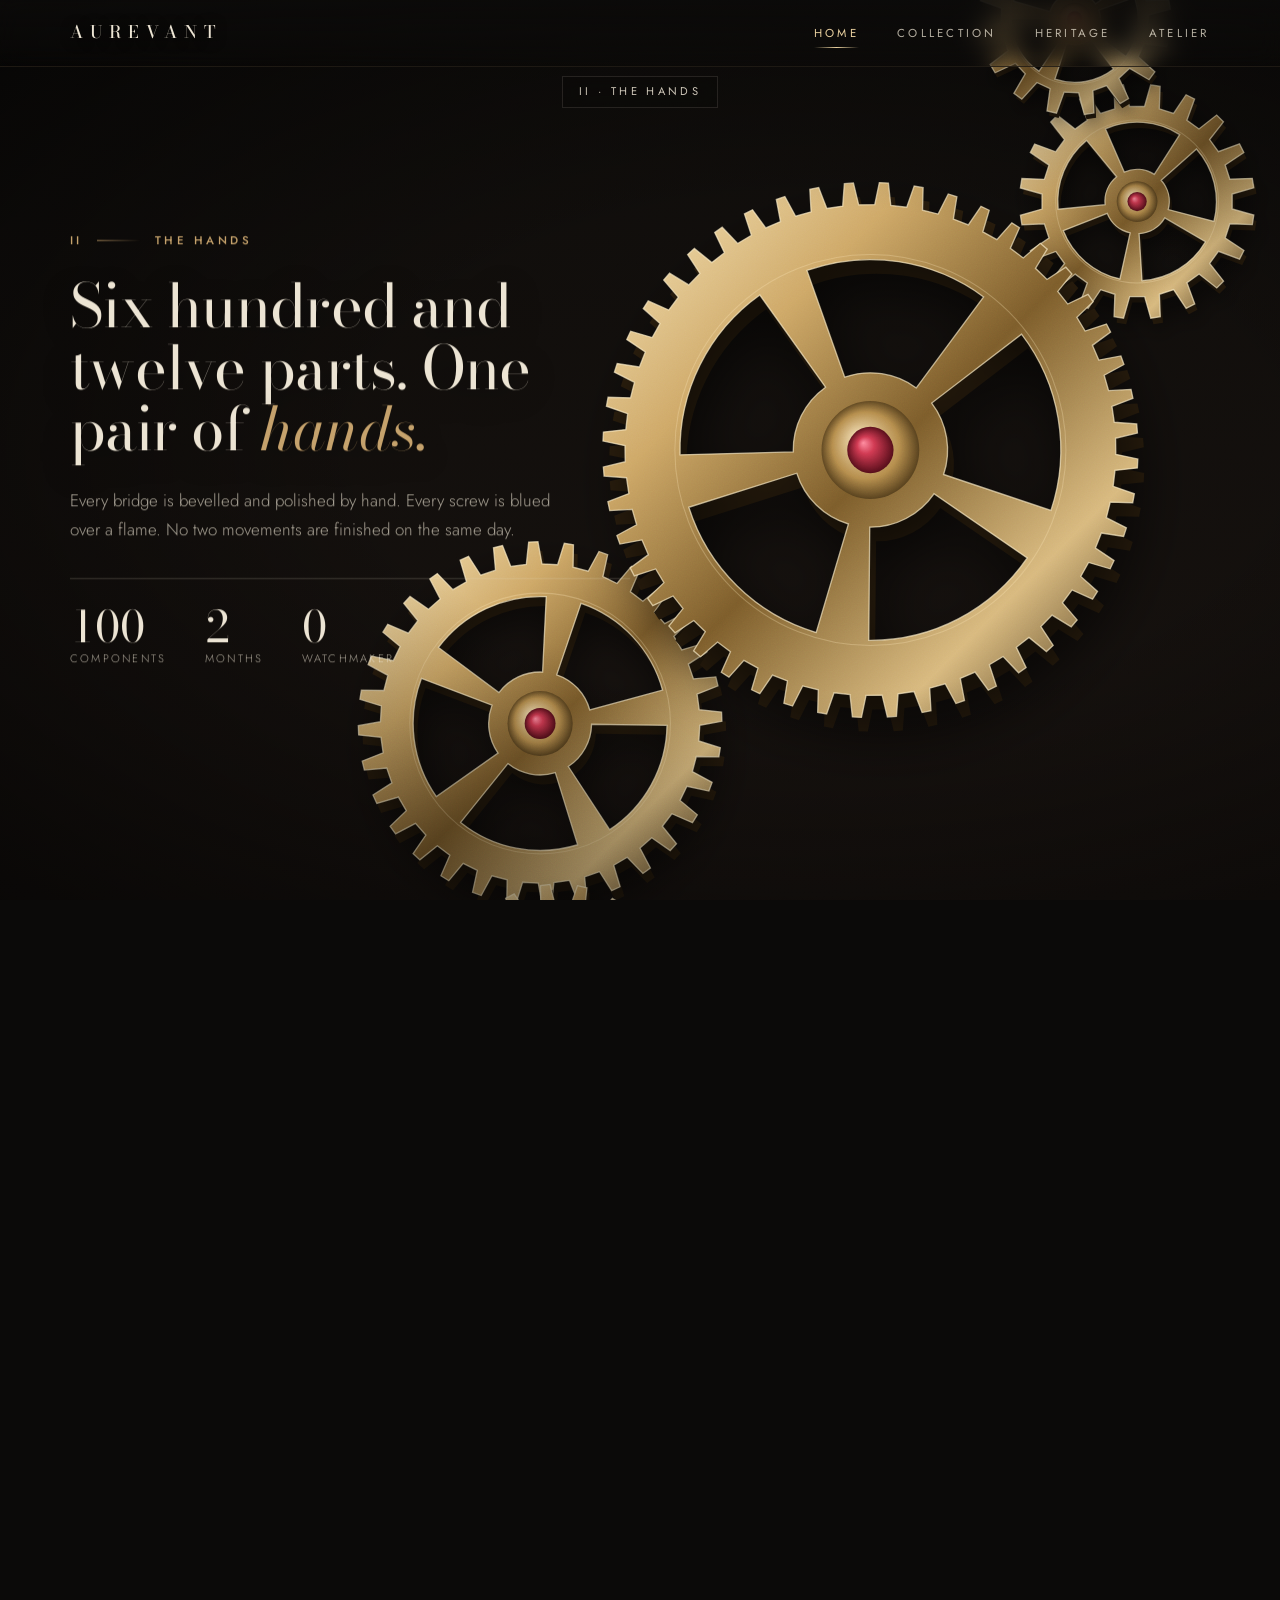
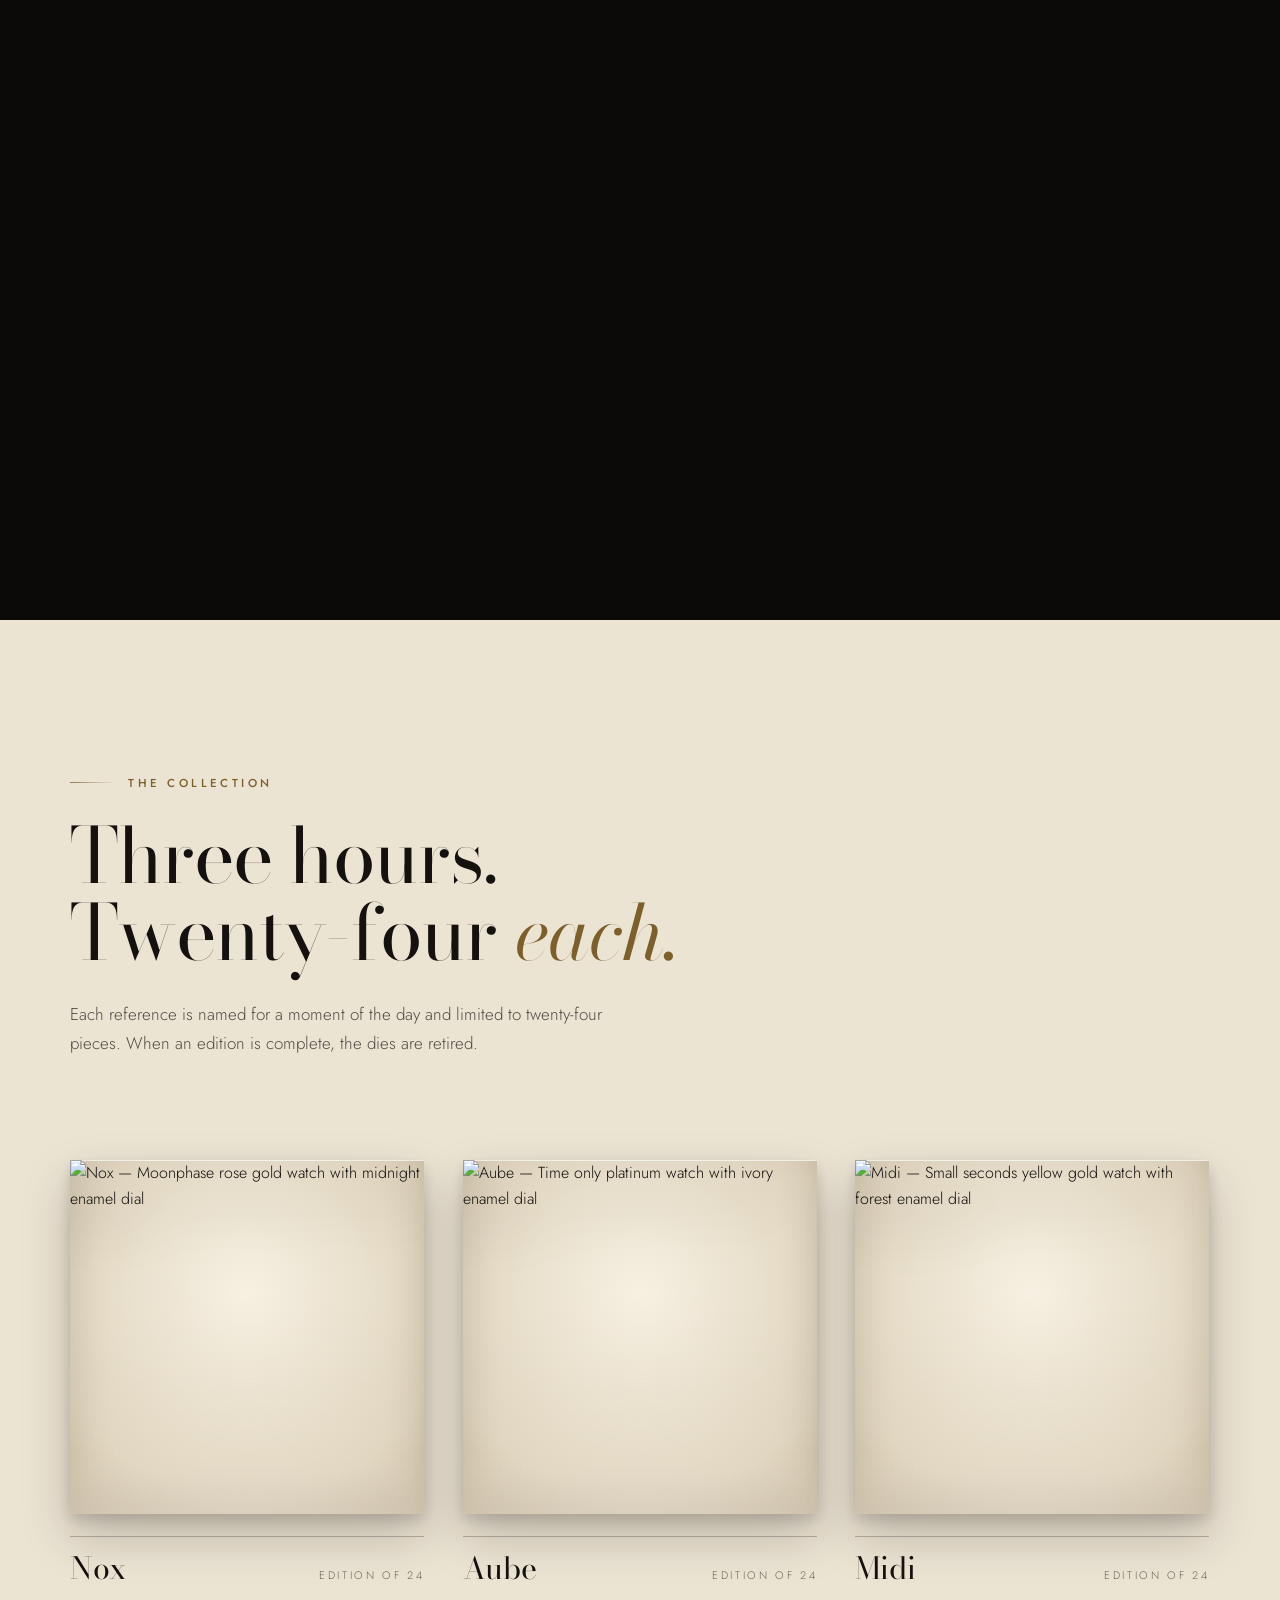
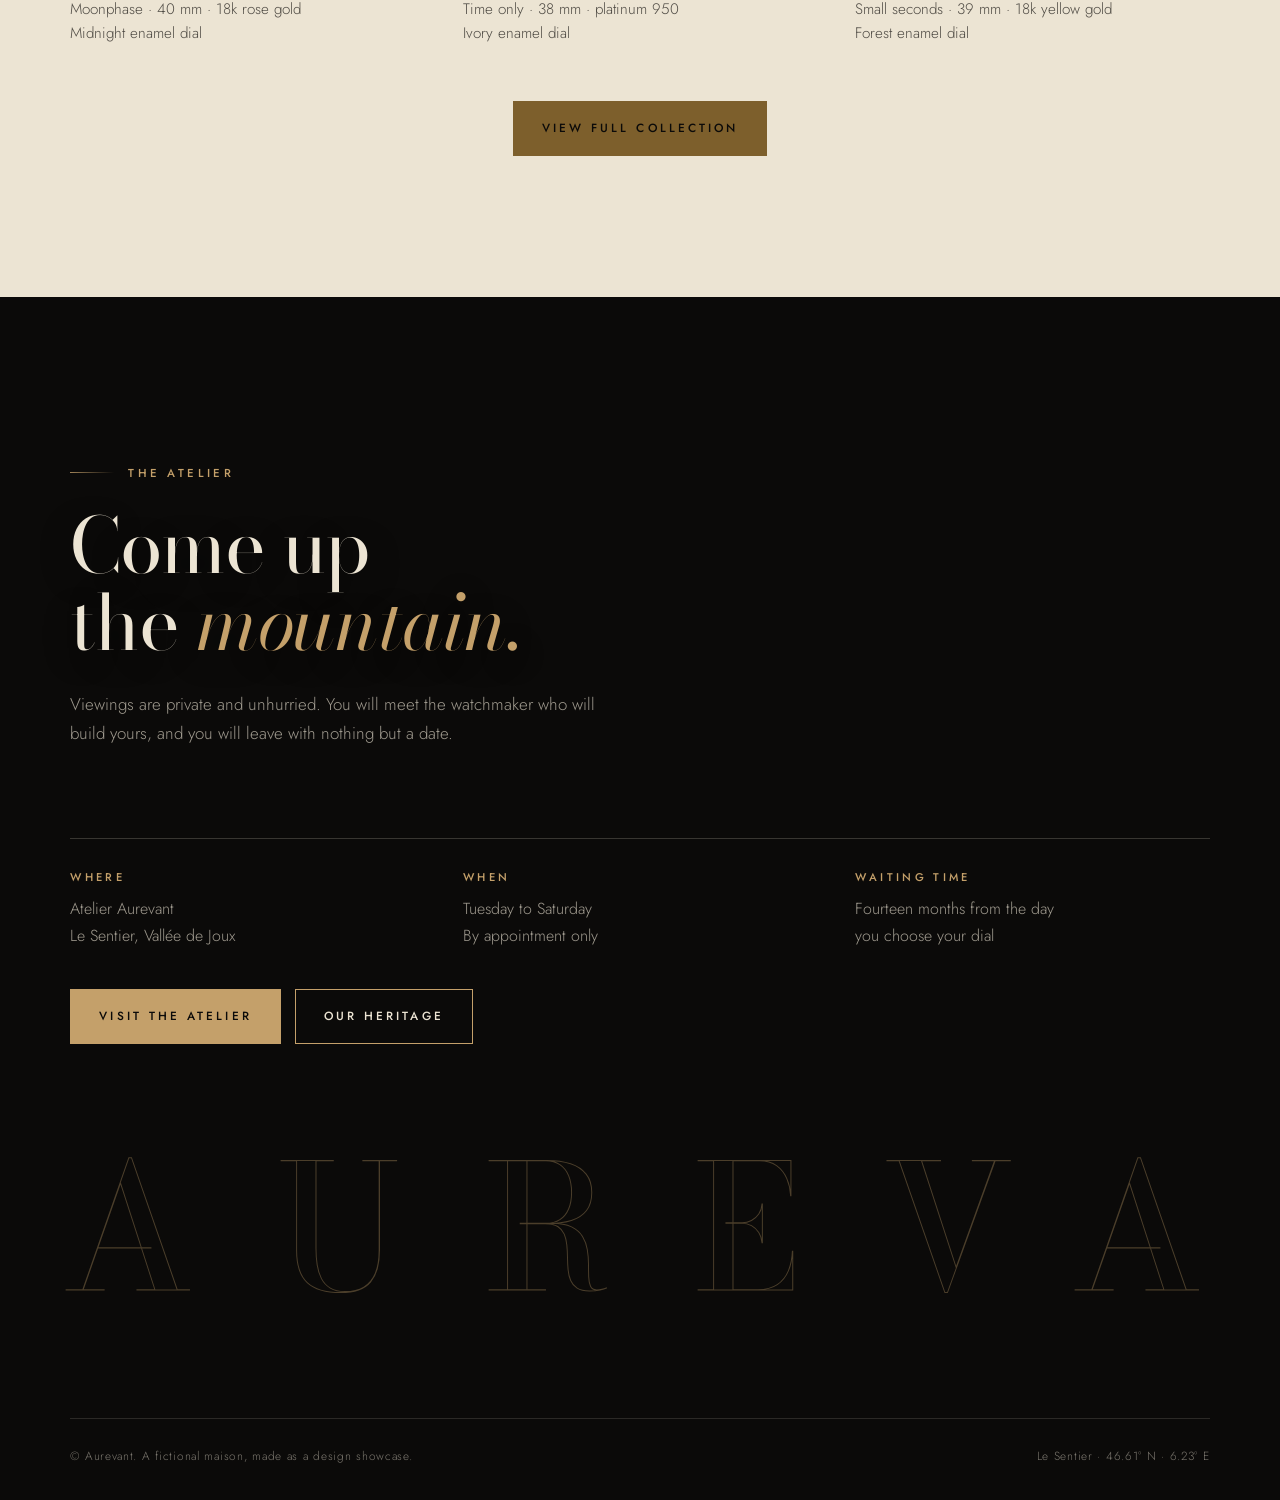
==== index.html @ ec577c17 "Initial Commit" ====
<!DOCTYPE html>
<html lang="en">
<head>
  <meta charset="utf-8">
  <meta name="viewport" content="width=device-width, initial-scale=1">
  <title>Aurevant — Haute Horlogerie Since 1887</title>
  <meta name="description" content="Aurevant. Swiss haute horlogerie from the Vallée de Joux. Each watch is made once, by one hand, for one name.">
  <link rel="preconnect" href="https://fonts.googleapis.com">
  <link rel="preconnect" href="https://fonts.gstatic.com" crossorigin>
  <link href="https://fonts.googleapis.com/css2?family=Bodoni+Moda:ital,opsz,wght@0,6..96,400;0,6..96,500;1,6..96,400;1,6..96,500&family=Jost:wght@300;400;500&display=swap" rel="stylesheet">
  <link rel="stylesheet" href="styles.css">
</head>
<body>
<div class="grain" aria-hidden="true"></div>
<div class="progress" id="prog" aria-hidden="true"></div>

<header class="nav" id="nav">
  <a class="mark" href="index.html">Aurevant</a>
  <nav class="nav-links" id="navLinks">
    <a class="nav-link active" href="index.html">Home</a>
    <a class="nav-link" href="collection.html">Collection</a>
    <a class="nav-link" href="heritage.html">Heritage</a>
    <a class="nav-link" href="atelier.html">Atelier</a>
  </nav>
  <button class="hamburger" id="hamburger" aria-label="Menu" aria-expanded="false">
    <span></span><span></span><span></span>
  </button>
</header>

<main>
<section class="story" id="story" aria-label="The story of one Aurevant watch">
  <div class="stage" id="stage">
    <canvas id="cv" aria-hidden="true"></canvas>
    <div class="vig"></div>
    <div class="scrim"></div>
    <div class="chap chap-stage" id="chap" aria-live="off">Prologue</div>

    <div class="panels">
      <article class="panel hero" data-a="0" data-b="0.15">
        <div class="eyebrow"><i></i>Maison d'horlogerie · Vallée de Joux · 1887</div>
        <h1><span class="line"><span>Some hours are</span></span><span class="line"><span>made <em>once.</em></span></span></h1>
        <p>Follow a single watch from a Swiss mountain to your wrist. Scroll slowly.</p>
      </article>

      <article class="panel" data-a="0.15" data-b="0.35">
        <div class="eyebrow">I<i></i>The valley</div>
        <h2>In the winter of 1887, a clockmaker stopped <em>counting.</em></h2>
        <p>Étienne Aurevant climbed above the snowline with one question: what if a watch were made to be inherited, not replaced? He wintered in a stone workshop. By the thaw, one movement lay on his bench.</p>
      </article>

      <article class="panel" data-a="0.35" data-b="0.57">
        <div class="eyebrow">II<i></i>The hands</div>
        <h2>Six hundred and twelve parts. One pair of <em>hands.</em></h2>
        <p>Every bridge is bevelled and polished by hand. Every screw is blued over a flame. No two movements are finished on the same day.</p>
        <div class="stats">
          <div><b data-n="612">612</b><span>Components</span></div>
          <div><b data-n="14">14</b><span>Months</span></div>
          <div><b data-n="1">1</b><span>Watchmaker</span></div>
        </div>
      </article>

      <article class="panel" data-a="0.57" data-b="0.775">
        <div class="eyebrow">III<i></i>The dial</div>
        <h2>A face that <em>remembers</em> the sky.</h2>
        <p>Grand feu enamel, fired five times. A moonphase that drifts by a single day only once in 122 years. The hands rest at ten past ten, so the dial seems to smile.</p>
      </article>

      <article class="panel" data-a="0.775" data-b="0.865">
        <div class="eyebrow">IV<i></i>The night</div>
        <h2>When the room goes dark, it <em>keeps</em> time.</h2>
        <p>Every index is lit by hand, one drop at a time. You will not need to look. You will know.</p>
      </article>

      <article class="panel" data-a="0.915" data-b="1">
        <div class="eyebrow">V<i></i>The promise</div>
        <h2>Wear it for a lifetime. Then <em>hand it on.</em></h2>
        <p>The atelier that made your watch services it for as long as it runs. We keep the ledger. Your name goes in it, and so does the next.</p>
        <div class="actions">
          <a class="btn solid" href="atelier.html">Arrange a private viewing</a>
          <a class="btn" href="#collection" data-go="collection">See the collection</a>
        </div>
      </article>
    </div>

    <div class="cue" id="cue">Scroll</div>
  </div>
</section>

<section class="collection" id="collection">
  <div class="eyebrow"><i></i>The collection</div>
  <h2 class="big">Three hours. Twenty-four <em>each.</em></h2>
  <p class="lede">Each reference is named for a moment of the day and limited to twenty-four pieces. When an edition is complete, the dies are retired.</p>
  <div class="cards">
    <article class="card watch-card-3d reveal reveal-up">
      <div class="face">
        <div class="watch-image">
          <img src="https://images.unsplash.com/photo-1587836374828-4dbafa94cf0e?w=600&h=600&fit=crop&crop=center" alt="Nox — Moonphase rose gold watch with midnight enamel dial" loading="lazy">
          <div class="watch-reflection" aria-hidden="true"></div>
          <div class="watch-glare" aria-hidden="true"></div>
        </div>
      </div>
      <div class="meta"><h3>Nox</h3><small>Edition of 24</small></div>
      <p class="spec">Moonphase · 40 mm · 18k rose gold<br>Midnight enamel dial</p>
    </article>
    <article class="card watch-card-3d reveal reveal-up" style="--reveal-delay: 0.15s">
      <div class="face">
        <div class="watch-image">
          <img src="https://images.unsplash.com/photo-1524592094714-0f0654e20314?w=600&h=600&fit=crop&crop=center" alt="Aube — Time only platinum watch with ivory enamel dial" loading="lazy">
          <div class="watch-reflection" aria-hidden="true"></div>
          <div class="watch-glare" aria-hidden="true"></div>
        </div>
      </div>
      <div class="meta"><h3>Aube</h3><small>Edition of 24</small></div>
      <p class="spec">Time only · 38 mm · platinum 950<br>Ivory enamel dial</p>
    </article>
    <article class="card watch-card-3d reveal reveal-up" style="--reveal-delay: 0.3s">
      <div class="face">
        <div class="watch-image">
          <img src="https://images.unsplash.com/photo-1522312346375-d1a52e2b99b3?w=600&h=600&fit=crop&crop=center" alt="Midi — Small seconds yellow gold watch with forest enamel dial" loading="lazy">
          <div class="watch-reflection" aria-hidden="true"></div>
          <div class="watch-glare" aria-hidden="true"></div>
        </div>
      </div>
      <div class="meta"><h3>Midi</h3><small>Edition of 24</small></div>
      <p class="spec">Small seconds · 39 mm · 18k yellow gold<br>Forest enamel dial</p>
    </article>
  </div>
  <div class="actions" style="justify-content:center; margin-top: 56px">
    <a class="btn solid" href="collection.html">View Full Collection</a>
  </div>
</section>

<section class="atelier" id="atelier">
  <div class="eyebrow"><i></i>The atelier</div>
  <h2 class="big">Come up the <em>mountain.</em></h2>
  <p class="lede">Viewings are private and unhurried. You will meet the watchmaker who will build yours, and you will leave with nothing but a date.</p>
  <div class="details">
    <div><h4>Where</h4><p>Atelier Aurevant<br>Le Sentier, Vallée de Joux</p></div>
    <div><h4>When</h4><p>Tuesday to Saturday<br>By appointment only</p></div>
    <div><h4>Waiting time</h4><p>Fourteen months from the day<br>you choose your dial</p></div>
  </div>
  <div class="actions" style="margin-top: 40px">
    <a class="btn solid" href="atelier.html">Visit the Atelier</a>
    <a class="btn" href="heritage.html">Our Heritage</a>
  </div>
  <div class="word" aria-hidden="true">Aurevant</div>
  <footer>
    <span>© Aurevant. A fictional maison, made as a design showcase.</span>
    <span>Le Sentier · 46.61° N · 6.23° E</span>
  </footer>
</section>
</main>

<script src="script.js"></script>
</body>
</html>
---- styles.css ----
/* Aurevant — Haute Horlogerie Stylesheet
   Multi-page luxury watch showcase with 3D depth, metallic reflections, and scroll choreography. */

:root{
  --ink:#0b0a09;
  --ink-2:#15110e;
  --bone:#ece4d3;
  --brass:#c4a06a;
  --brass-hi:#e8cf9d;
  --brass-lo:#7d5f2c;
  --ember:#c4553d;
  --fg:#ece4d3;
  --mute:rgba(236,228,211,.66);
  --scrim:rgba(8,7,6,.84);
  --display:"Bodoni Moda","Didot","Bodoni 72",Georgia,serif;
  --body:"Jost","Helvetica Neue",Arial,sans-serif;
  --g:clamp(20px,5.5vw,84px);
  color-scheme:dark;
}

*{box-sizing:border-box;margin:0;padding:0}
html{background:var(--ink);scroll-behavior:smooth}
body{
  background:var(--ink);
  color:var(--bone);
  font-family:var(--body);
  font-weight:300;
  line-height:1.6;
  -webkit-font-smoothing:antialiased;
  overflow-x:hidden;
}
::selection{background:var(--brass);color:var(--ink)}
a{color:inherit}
:focus-visible{outline:2px solid var(--brass);outline-offset:4px}
img{display:block;max-width:100%}

/* Film grain overlay */
.grain{
  position:fixed;inset:0;z-index:50;pointer-events:none;opacity:.08;mix-blend-mode:overlay;
  background-image:url("data:image/svg+xml;utf8,<svg xmlns='http://www.w3.org/2000/svg' width='180' height='180'><filter id='n'><feTurbulence type='fractalNoise' baseFrequency='.85' numOctaves='2' stitchTiles='stitch'/></filter><rect width='100%' height='100%' filter='url(%23n)'/></svg>");
}

/* Top scroll progress bar */
.progress{
  position:fixed;top:0;left:0;right:0;height:2px;z-index:60;
  background:linear-gradient(90deg,var(--brass-lo),var(--brass-hi),var(--brass));
  transform-origin:0 50%;transform:scaleX(0);
}

/* Navigation */
.nav{
  position:fixed;inset:0 0 auto 0;z-index:45;
  display:flex;align-items:center;justify-content:space-between;gap:24px;
  padding:18px var(--g);
  color:var(--bone);
  background:linear-gradient(to bottom,rgba(11,10,9,.82),rgba(11,10,9,.45) 70%,transparent);
  backdrop-filter:blur(12px);
  -webkit-backdrop-filter:blur(12px);
  border-bottom:1px solid rgba(196,160,106,.1);
  transition:background .4s,border-color .4s;
}
.mark{
  font-family:var(--display);font-size:1.08rem;letter-spacing:.42em;
  text-transform:uppercase;text-decoration:none;font-weight:500;
  color:var(--bone);text-shadow:0 2px 14px rgba(0,0,0,.6);
  position:relative;z-index:48;
}
.nav-links{display:flex;align-items:center;gap:clamp(18px,3vw,42px)}
.nav-link{
  font-size:.72rem;letter-spacing:.28em;text-transform:uppercase;text-decoration:none;
  font-weight:400;color:rgba(236,228,211,.74);padding:6px 0;position:relative;
  transition:color .3s;
}
.nav-link::after{
  content:"";position:absolute;left:0;right:0;bottom:0;height:1px;
  background:linear-gradient(90deg,transparent,var(--brass-hi),transparent);
  transform:scaleX(0);transform-origin:center;transition:transform .4s cubic-bezier(.2,.8,.2,1);
}
.nav-link:hover,.nav-link.active{color:var(--brass-hi)}
.nav-link:hover::after,.nav-link.active::after{transform:scaleX(1)}

/* Mobile hamburger */
.hamburger{
  display:none;flex-direction:column;justify-content:center;gap:6px;
  width:38px;height:38px;background:transparent;border:none;cursor:pointer;
  padding:4px;position:relative;z-index:48;
}
.hamburger span{
  display:block;width:100%;height:1px;background:var(--bone);
  transition:transform .35s cubic-bezier(.2,.8,.2,1),opacity .25s;
}
body.nav-open .hamburger span:nth-child(1){transform:translateY(7px) rotate(45deg)}
body.nav-open .hamburger span:nth-child(2){opacity:0}
body.nav-open .hamburger span:nth-child(3){transform:translateY(-7px) rotate(-45deg)}

/* Chapter label inside sticky stage */
.chap{
  font-size:.7rem;letter-spacing:.3em;text-transform:uppercase;font-weight:400;
  opacity:.85;text-align:center;transition:opacity .4s,color .5s;
}
.chap-stage{
  position:absolute;top:76px;left:50%;transform:translateX(-50%);
  z-index:10;pointer-events:none;color:var(--fg);
  padding:6px 16px;border:1px solid color-mix(in srgb,var(--fg) 14%,transparent);
  background:color-mix(in srgb,var(--ink) 40%,transparent);
  backdrop-filter:blur(8px);
}
.stage.light .chap-stage{background:rgba(236,228,211,.55)}

/* Story (scroll-scrubbed 3D canvas stage) */
.story{position:relative;height:780vh}
.stage{
  position:sticky;top:0;height:100vh;height:100svh;overflow:hidden;
  --fg:#ece4d3;--mute:rgba(236,228,211,.68);--brass:#c4a06a;--scrim:rgba(8,7,6,.84);
  color:var(--fg);transition:color .6s;
  box-shadow:inset 0 0 120px rgba(0,0,0,.65);
}
.stage.light{--fg:#14110e;--mute:rgba(20,17,14,.72);--brass:#7d5f2c;--scrim:rgba(236,227,209,.9)}
#cv{position:absolute;inset:0;width:100%;height:100%;display:block}
.vig{
  position:absolute;inset:0;pointer-events:none;
  background:radial-gradient(ellipse at 64% 50%,transparent 38%,rgba(0,0,0,.62) 100%);
  transition:opacity .6s;
}
.stage.light .vig{opacity:.18}
.scrim{
  position:absolute;inset:0;pointer-events:none;display:none;
  background:linear-gradient(to top,var(--scrim) 0%,var(--scrim) 38%,transparent 66%);
}

.panels{position:absolute;inset:0;display:grid;align-items:center;padding:0 var(--g);pointer-events:none}
.panel{grid-area:1/1;max-width:min(35rem,44vw);opacity:0;visibility:hidden;will-change:opacity,transform}
.eyebrow{
  display:flex;align-items:center;gap:14px;font-size:.72rem;font-weight:500;
  letter-spacing:.3em;text-transform:uppercase;color:var(--brass);margin-bottom:26px;
}
.eyebrow i{
  display:block;width:44px;height:1px;
  background:linear-gradient(90deg,var(--brass),transparent);opacity:.8;
}
h1,h2{
  font-family:var(--display);font-weight:400;line-height:1.02;letter-spacing:-.012em;
  text-wrap:balance;text-shadow:0 8px 32px rgba(0,0,0,.45);
}
h1{font-size:clamp(2.9rem,7.2vw,6.6rem)}
h2{font-size:clamp(2.1rem,4.7vw,4.3rem)}
h1 em,h2 em,.big em{font-style:italic;color:var(--brass);font-weight:400}
.panel p{margin-top:26px;font-size:1.06rem;line-height:1.72;color:var(--mute);max-width:30rem}
.stats{
  display:flex;gap:clamp(18px,3vw,44px);margin-top:34px;padding-top:26px;
  border-top:1px solid color-mix(in srgb,var(--fg) 22%,transparent);
}
.stats div{display:flex;flex-direction:column;gap:2px}
.stats b{
  font-family:var(--display);font-weight:400;font-size:clamp(2rem,3.4vw,3.1rem);
  line-height:1;font-variant-numeric:tabular-nums;color:var(--fg);
}
.stats span{font-size:.7rem;letter-spacing:.2em;text-transform:uppercase;color:var(--mute)}
.actions{display:flex;flex-wrap:wrap;gap:14px;margin-top:34px;pointer-events:auto}

/* Buttons with metallic sheen */
.btn{
  display:inline-block;font-family:var(--body);font-size:.74rem;font-weight:500;
  letter-spacing:.26em;text-transform:uppercase;text-decoration:none;
  padding:17px 28px;border:1px solid var(--brass);color:var(--fg);
  background:transparent;cursor:pointer;position:relative;overflow:hidden;
  transition:background .35s,color .35s,box-shadow .35s,transform .35s;
}
.btn::before{
  content:"";position:absolute;inset:0;
  background:linear-gradient(120deg,transparent 20%,rgba(255,244,214,.25) 50%,transparent 80%);
  transform:translateX(-120%);transition:transform .7s cubic-bezier(.2,.8,.2,1);
}
.btn:hover::before{transform:translateX(120%)}
.btn:hover{
  background:var(--brass);color:var(--ink);
  box-shadow:0 10px 30px rgba(196,160,106,.22);transform:translateY(-2px);
}
.btn.solid{background:var(--brass);color:var(--ink)}
.btn.solid:hover{background:transparent;color:var(--fg)}

/* Hero load-in */
.line{display:block;overflow:hidden;padding-bottom:.08em}
.line>span{display:block;animation:rise 1.5s cubic-bezier(.2,.8,.2,1) both}
.line:nth-child(2)>span{animation-delay:.18s}
@keyframes rise{from{transform:translateY(105%)}to{transform:none}}
.panel.hero .eyebrow,.panel.hero p{animation:fade 1.6s .5s ease both}
@keyframes fade{from{opacity:0}to{opacity:1}}

.cue{
  position:absolute;left:50%;bottom:26px;translate:-50% 0;
  display:flex;flex-direction:column;align-items:center;gap:10px;
  font-size:.62rem;letter-spacing:.34em;text-transform:uppercase;
  color:var(--mute);pointer-events:none;transition:opacity .4s;
}
.cue::after{
  content:"";width:1px;height:46px;
  background:linear-gradient(var(--brass),transparent);
  animation:drip 2.2s ease-in-out infinite;transform-origin:top;
}
@keyframes drip{0%{transform:scaleY(0)}60%{transform:scaleY(1)}100%{transform:scaleY(1);opacity:0}}

/* Collection section (home preview + cards) */
.collection{
  background:var(--bone);color:#14110e;
  padding:clamp(80px,12vw,170px) var(--g) clamp(80px,11vw,150px);
  position:relative;--fg:#14110e;--brass:#7d5f2c;
}
.collection .eyebrow{color:#7d5f2c}
.collection h2,.collection .big{text-shadow:none}
.big{
  font-family:var(--display);font-weight:400;
  font-size:clamp(2.4rem,6vw,5.4rem);line-height:1;letter-spacing:-.015em;
  max-width:15ch;text-wrap:balance;
}
.collection .big em{color:#7d5f2c}
.lede{margin-top:28px;max-width:34rem;color:rgba(20,17,14,.72);font-size:1.06rem;line-height:1.72}
.cards{
  display:grid;grid-template-columns:repeat(3,minmax(0,1fr));
  gap:clamp(22px,3vw,48px);margin-top:clamp(56px,8vw,110px);
  perspective:1400px;
}
.card{display:flex;flex-direction:column;gap:22px}

/* 3D Watch Cards & Photo Containers */
.watch-card-3d{
  transform-style:preserve-3d;
  transform:perspective(1100px) rotateX(var(--rx,0deg)) rotateY(var(--ry,0deg));
  transition:transform .28s cubic-bezier(.2,.8,.2,1),box-shadow .4s ease;
  will-change:transform;
}
.face{
  aspect-ratio:1;display:grid;place-items:center;
  background:radial-gradient(circle at 50% 38%,#f7f1e3,#dfd4bd 72%,#cbbba0);
  position:relative;overflow:hidden;
  box-shadow:
    inset 0 1px 0 rgba(255,255,255,.7),
    inset 0 -20px 40px rgba(30,20,10,.14),
    0 22px 45px rgba(20,14,8,.22),
    0 6px 14px rgba(20,14,8,.14);
  transition:box-shadow .45s cubic-bezier(.2,.8,.2,1);
}
.watch-card-3d:hover .face{
  box-shadow:
    inset 0 1px 0 rgba(255,255,255,.8),
    inset 0 -24px 44px rgba(30,20,10,.18),
    0 34px 70px rgba(20,14,8,.34),
    0 12px 24px rgba(20,14,8,.18);
}

.watch-image{
  position:relative;width:100%;height:100%;overflow:hidden;
  display:grid;place-items:center;
  transform-style:preserve-3d;
}
.watch-image img{
  width:100%;height:100%;object-fit:cover;
  filter:drop-shadow(0 24px 28px rgba(18,12,6,.42)) contrast(1.04);
  transition:transform .9s cubic-bezier(.2,.8,.2,1),filter .6s ease,opacity .6s ease;
}
.watch-card-3d:hover .watch-image img{
  transform:scale(1.06) translateZ(24px);
  filter:drop-shadow(0 32px 38px rgba(18,12,6,.52)) contrast(1.06);
}

/* Bottom glass reflection & surface sheen */
.watch-reflection{
  position:absolute;inset:auto 0 0 0;height:38%;pointer-events:none;
  background:linear-gradient(to top,rgba(255,248,235,.32),rgba(255,248,235,.06) 45%,transparent);
  mix-blend-mode:soft-light;
}
.watch-image::after{
  content:"";position:absolute;inset:0;pointer-events:none;
  background:radial-gradient(circle at 50% 100%,rgba(236,228,211,.22),transparent 62%);
  opacity:.75;
}

/* Cursor-reactive specular glare */
.watch-glare{
  position:absolute;inset:0;pointer-events:none;opacity:0;
  background:radial-gradient(circle at var(--gx,50%) var(--gy,30%),rgba(255,250,235,.38),rgba(255,250,235,.08) 32%,transparent 65%);
  mix-blend-mode:overlay;transition:opacity .35s ease;
}
.watch-card-3d:hover .watch-glare{opacity:1}

.meta{
  display:flex;justify-content:space-between;align-items:baseline;gap:12px;
  border-top:1px solid rgba(20,17,14,.25);padding-top:16px;
}
.meta h3{font-family:var(--display);font-weight:400;font-size:1.9rem;line-height:1}
.meta small{font-size:.68rem;letter-spacing:.24em;text-transform:uppercase;color:rgba(20,17,14,.6);font-variant-numeric:tabular-nums}
.spec{font-size:.95rem;color:rgba(20,17,14,.72);line-height:1.6;margin-top:-10px}

/* Atelier / closing dark section */
.atelier,.atelier-footer{
  background:var(--ink);padding:clamp(90px,13vw,190px) var(--g) 0;
  position:relative;overflow:hidden;
}
.atelier .big{max-width:12ch}
.atelier .lede{color:var(--mute)}
.details{
  display:grid;grid-template-columns:repeat(3,minmax(0,1fr));
  gap:clamp(20px,3vw,48px);margin-top:clamp(50px,7vw,90px);
  padding-top:30px;border-top:1px solid rgba(236,228,211,.2);
}
.details h4{font-size:.7rem;font-weight:500;letter-spacing:.3em;text-transform:uppercase;color:var(--brass);margin-bottom:10px}
.details p{font-size:1rem;color:var(--mute);line-height:1.65}
.mail{display:flex;flex-wrap:wrap;align-items:center;gap:16px;margin-top:40px}
.mail code{font-family:var(--display);font-style:italic;font-size:clamp(1.3rem,2.6vw,2rem);color:var(--bone)}
.toast{font-size:.72rem;letter-spacing:.2em;text-transform:uppercase;color:var(--brass);min-height:1.2em}
footer{
  margin-top:clamp(80px,11vw,150px);padding:28px 0 34px;
  border-top:1px solid rgba(236,228,211,.14);
  display:flex;flex-wrap:wrap;justify-content:space-between;gap:12px;
  font-size:.74rem;color:rgba(236,228,211,.5);letter-spacing:.06em;
}
.word{
  font-family:var(--display);font-weight:500;text-transform:uppercase;letter-spacing:.5em;
  font-size:clamp(2rem,13.5vw,15rem);line-height:.8;white-space:nowrap;
  color:transparent;-webkit-text-stroke:1px rgba(196,160,106,.35);
  margin:clamp(60px,9vw,120px) 0 -.12em -.04em;user-select:none;
}

/* =========================================================
   Multi-Page Hero & Shared Page Layouts
   ========================================================= */
.page-hero{
  position:relative;min-height:72svh;display:flex;align-items:flex-end;
  padding:clamp(130px,18vw,200px) var(--g) clamp(64px,9vw,110px);
  background:radial-gradient(circle at 72% 28%,#1c1611,var(--ink) 70%);
  overflow:hidden;border-bottom:1px solid rgba(196,160,106,.16);
}
.page-hero-bg{
  position:absolute;inset:-8%;background-size:cover;background-position:center;
  opacity:.42;filter:saturate(.85) contrast(1.06);will-change:transform;
}
.page-hero-overlay{
  position:absolute;inset:0;
  background:linear-gradient(to top,var(--ink) 6%,rgba(11,10,9,.62) 52%,rgba(11,10,9,.75) 100%);
}
.page-hero-content{position:relative;z-index:2;max-width:48rem}
.page-hero-content .lede{color:var(--mute)}

/* =========================================================
   Collection Page (collection.html)
   ========================================================= */
.collection-page{
  padding:clamp(70px,10vw,130px) var(--g);
  background:linear-gradient(180deg,var(--ink) 0%,#120f0c 50%,var(--ink) 100%);
  display:flex;flex-direction:column;gap:clamp(80px,12vw,160px);
}
.collection-feature{
  display:grid;grid-template-columns:1.05fr 1fr;
  gap:clamp(36px,6vw,90px);align-items:center;
}
.collection-feature.reverse .collection-feature-image{order:2}
.collection-feature.reverse .collection-feature-info{order:1}

.watch-image-lg{
  aspect-ratio:4/4.2;border:1px solid rgba(196,160,106,.24);
  background:radial-gradient(circle at 50% 38%,#241d16,#0d0b09 78%);
  box-shadow:
    0 35px 80px rgba(0,0,0,.65),
    0 12px 26px rgba(0,0,0,.45),
    inset 0 1px 0 rgba(232,207,157,.22);
}
.collection-feature-info .lede{color:var(--mute);margin-top:20px}
.spec-grid{
  display:grid;grid-template-columns:repeat(2,minmax(0,1fr));
  gap:18px 28px;margin-top:34px;padding:26px 0;
  border-top:1px solid rgba(236,228,211,.16);
  border-bottom:1px solid rgba(236,228,211,.16);
}
.spec-item{display:flex;flex-direction:column;gap:4px}
.spec-label{font-size:.66rem;letter-spacing:.26em;text-transform:uppercase;color:var(--brass)}
.spec-value{font-size:.98rem;color:var(--bone)}

/* =========================================================
   Heritage Page (heritage.html)
   ========================================================= */
.heritage-intro{
  padding:clamp(70px,10vw,130px) var(--g);
  text-align:center;background:var(--ink-2);
  border-bottom:1px solid rgba(196,160,106,.12);
}
.heritage-intro-content{max-width:46rem;margin:0 auto}
.heritage-quote{
  font-family:var(--display);font-style:italic;font-weight:400;
  font-size:clamp(1.6rem,3.2vw,2.7rem);line-height:1.35;color:var(--bone);
}
.heritage-intro cite{
  display:block;margin-top:22px;font-style:normal;font-size:.74rem;
  letter-spacing:.3em;text-transform:uppercase;color:var(--brass);
}

.heritage-timeline{
  position:relative;padding:clamp(80px,11vw,150px) var(--g);
  max-width:1280px;margin:0 auto;
  display:flex;flex-direction:column;gap:clamp(60px,9vw,120px);
}
.timeline-line{
  position:absolute;top:0;bottom:0;left:50%;width:1px;transform:translateX(-50%);
  background:linear-gradient(to bottom,transparent,rgba(196,160,106,.45) 10%,rgba(196,160,106,.45) 90%,transparent);
}
.timeline-item{
  display:grid;grid-template-columns:1fr 1fr;gap:clamp(30px,5vw,76px);
  align-items:center;position:relative;
}
.timeline-year{
  font-family:var(--display);font-size:clamp(2.8rem,6vw,5.2rem);font-weight:400;
  color:var(--brass);text-align:right;padding-right:24px;
  text-shadow:0 12px 30px rgba(0,0,0,.5);
}
.timeline-item:nth-child(odd) .timeline-year{order:2;text-align:left;padding-right:0;padding-left:24px}
.timeline-item:nth-child(odd) .timeline-content{order:1}
.timeline-content{
  background:linear-gradient(145deg,rgba(28,23,19,.9),rgba(14,12,10,.95));
  border:1px solid rgba(196,160,106,.2);padding:28px;
  box-shadow:0 26px 60px rgba(0,0,0,.5),inset 0 1px 0 rgba(255,236,198,.1);
}
.timeline-image{overflow:hidden;margin-bottom:22px;aspect-ratio:3/2}
.timeline-image img{width:100%;height:100%;object-fit:cover;transition:transform .8s ease}
.timeline-content:hover .timeline-image img{transform:scale(1.04)}
.timeline-content h3{font-family:var(--display);font-size:1.75rem;font-weight:400;margin-bottom:10px}
.timeline-content p{color:var(--mute);font-size:.98rem;line-height:1.7}

.heritage-values{
  background:var(--bone);color:#14110e;padding:clamp(70px,10vw,130px) var(--g);
}
.heritage-values-grid{
  display:grid;grid-template-columns:repeat(4,minmax(0,1fr));
  gap:clamp(24px,3.5vw,48px);
}
.heritage-value{border-top:1px solid rgba(20,17,14,.25);padding-top:22px}
.heritage-value-number{
  font-family:var(--display);font-size:clamp(2.6rem,4.5vw,4rem);
  line-height:1;color:#7d5f2c;margin-bottom:10px;
}
.heritage-value h4{font-size:.72rem;letter-spacing:.26em;text-transform:uppercase;margin-bottom:10px}
.heritage-value p{font-size:.95rem;color:rgba(20,17,14,.74);line-height:1.65}

/* =========================================================
   Atelier Page (atelier.html)
   ========================================================= */
.atelier-gallery{padding:clamp(80px,11vw,140px) var(--g);background:var(--ink)}
.atelier-gallery .lede{color:var(--mute)}
.gallery-grid{
  display:grid;grid-template-columns:repeat(2,minmax(0,1fr));
  gap:clamp(18px,2.8vw,34px);margin-top:clamp(44px,6vw,76px);
}
.gallery-item{
  position:relative;overflow:hidden;border:1px solid rgba(196,160,106,.2);
  background:#120f0c;aspect-ratio:4/3;
  box-shadow:0 24px 54px rgba(0,0,0,.55);
}
.gallery-item-wide{grid-column:1/-1;aspect-ratio:21/9}
.gallery-item img{
  width:100%;height:100%;object-fit:cover;
  transition:transform 1s cubic-bezier(.2,.8,.2,1),filter .6s;
}
.gallery-item:hover img{transform:scale(1.05)}
.gallery-caption{
  position:absolute;inset:auto 0 0 0;padding:28px 24px 20px;
  background:linear-gradient(to top,rgba(8,7,6,.9),transparent);
  font-size:.86rem;letter-spacing:.08em;color:var(--bone);
}

.atelier-visit{
  padding:clamp(80px,11vw,140px) var(--g);background:var(--ink-2);
  border-top:1px solid rgba(196,160,106,.14);
}
.visit-grid{display:grid;grid-template-columns:1fr 1fr;gap:clamp(40px,6vw,90px);align-items:start}
.visit-info .lede{color:var(--mute)}
.visit-details{
  display:grid;grid-template-columns:repeat(3,minmax(0,1fr));
  gap:24px;margin-top:40px;padding-top:28px;
  border-top:1px solid rgba(236,228,211,.18);
}
.visit-detail h4{font-size:.68rem;letter-spacing:.28em;text-transform:uppercase;color:var(--brass);margin-bottom:8px}
.visit-detail p{font-size:.95rem;color:var(--mute);line-height:1.65}

.visit-form-card{
  background:linear-gradient(155deg,rgba(28,22,17,.94),rgba(12,10,9,.98));
  border:1px solid rgba(196,160,106,.25);padding:clamp(28px,4vw,46px);
  box-shadow:0 32px 70px rgba(0,0,0,.55),inset 0 1px 0 rgba(255,238,200,.12);
}
.visit-form-card h3{font-family:var(--display);font-size:2rem;font-weight:400}
.form-subtitle{color:var(--mute);font-size:.92rem;margin-top:6px;margin-bottom:26px}
.visit-form{display:flex;flex-direction:column;gap:18px}
.form-group{display:flex;flex-direction:column;gap:7px}
.form-group label{font-size:.68rem;letter-spacing:.24em;text-transform:uppercase;color:var(--brass)}
.optional{color:var(--mute);text-transform:none;letter-spacing:.04em}
.form-group input,.form-group select,.form-group textarea{
  background:rgba(8,7,6,.7);border:1px solid rgba(236,228,211,.2);
  color:var(--bone);font-family:var(--body);font-size:.95rem;
  padding:13px 15px;transition:border-color .3s,box-shadow .3s;
}
.form-group input:focus,.form-group select:focus,.form-group textarea:focus{
  outline:none;border-color:var(--brass);box-shadow:0 0 0 3px rgba(196,160,106,.16);
}

.atelier-location{padding:clamp(50px,7vw,90px) var(--g);background:var(--ink)}
.location-card{
  display:grid;grid-template-columns:repeat(3,minmax(0,1fr));gap:24px;
  padding:34px;border:1px solid rgba(196,160,106,.22);
  background:linear-gradient(135deg,rgba(26,21,16,.7),rgba(12,10,9,.9));
}
.location-coords{display:flex;flex-direction:column;gap:6px}
.location-label{font-size:.68rem;letter-spacing:.28em;text-transform:uppercase;color:var(--brass)}
.location-value{font-family:var(--display);font-size:clamp(1.3rem,2.4vw,1.9rem);color:var(--bone)}
.atelier-footer{padding-top:clamp(30px,5vw,60px)}

/* =========================================================
   Scroll Reveal Animations & Metallic Shimmer
   ========================================================= */
.reveal{
  opacity:0;
  transition:opacity .85s cubic-bezier(.2,.8,.2,1),transform .85s cubic-bezier(.2,.8,.2,1);
  transition-delay:var(--reveal-delay,0s);
}
.reveal-up{transform:translateY(34px)}
.reveal-left{transform:translateX(-34px)}
.reveal-right{transform:translateX(34px)}
.reveal.revealed{opacity:1;transform:none}

.shimmer{
  background:linear-gradient(110deg,var(--brass-lo) 20%,var(--brass-hi) 48%,var(--brass-lo) 76%);
  background-size:200% auto;
  -webkit-background-clip:text;background-clip:text;color:transparent;
  animation:shimmer 6s linear infinite;
}
@keyframes shimmer{to{background-position:200% center}}

/* =========================================================
   Responsive Breakpoints
   ========================================================= */
@media (max-width:960px){
  .collection-feature{grid-template-columns:1fr}
  .collection-feature.reverse .collection-feature-image,
  .collection-feature.reverse .collection-feature-info{order:initial}
  .heritage-values-grid{grid-template-columns:repeat(2,minmax(0,1fr))}
  .visit-grid{grid-template-columns:1fr}
}

@media (max-width:760px){
  .nav{padding:15px var(--g)}
  .mark{font-size:.92rem;letter-spacing:.34em}
  .hamburger{display:flex}
  .nav-links{
    position:fixed;inset:0;background:rgba(11,10,9,.97);
    backdrop-filter:blur(18px);
    flex-direction:column;justify-content:center;gap:28px;
    opacity:0;pointer-events:none;transition:opacity .35s ease;z-index:47;
  }
  body.nav-open .nav-links{opacity:1;pointer-events:auto}
  .nav-link{font-size:1.15rem;letter-spacing:.34em}
  .chap-stage{top:68px;font-size:.62rem}
  .scrim{display:block}
  .panels{align-items:end;padding-bottom:8svh}
  .panel{max-width:none}
  h1{font-size:clamp(2.5rem,12.5vw,3.8rem)}
  h2{font-size:clamp(1.9rem,8.4vw,2.7rem)}
  .eyebrow{margin-bottom:16px}
  .panel p{margin-top:16px;font-size:.96rem;line-height:1.6}
  .stats{margin-top:20px;padding-top:16px}
  .cue{display:none}
  .cards,.details,.gallery-grid,.visit-details,.location-card,.heritage-values-grid{grid-template-columns:1fr}
  .gallery-item-wide{aspect-ratio:4/3}
  .timeline-line{left:14px}
  .timeline-item{grid-template-columns:1fr;padding-left:36px}
  .timeline-year{text-align:left;padding:0;font-size:2.4rem}
  .timeline-item:nth-child(odd) .timeline-year,
  .timeline-item:nth-child(odd) .timeline-content{order:initial;padding-left:0}
  .actions{margin-top:22px}
  .btn{padding:15px 20px}
}

@media (prefers-reduced-motion:reduce){
  html{scroll-behavior:auto}
  .line>span,.panel.hero .eyebrow,.panel.hero p,.cue::after,.shimmer{animation:none}
  .watch-card-3d,.watch-image img,.reveal,.btn::before{transition:none}
  .reveal{opacity:1;transform:none}
}
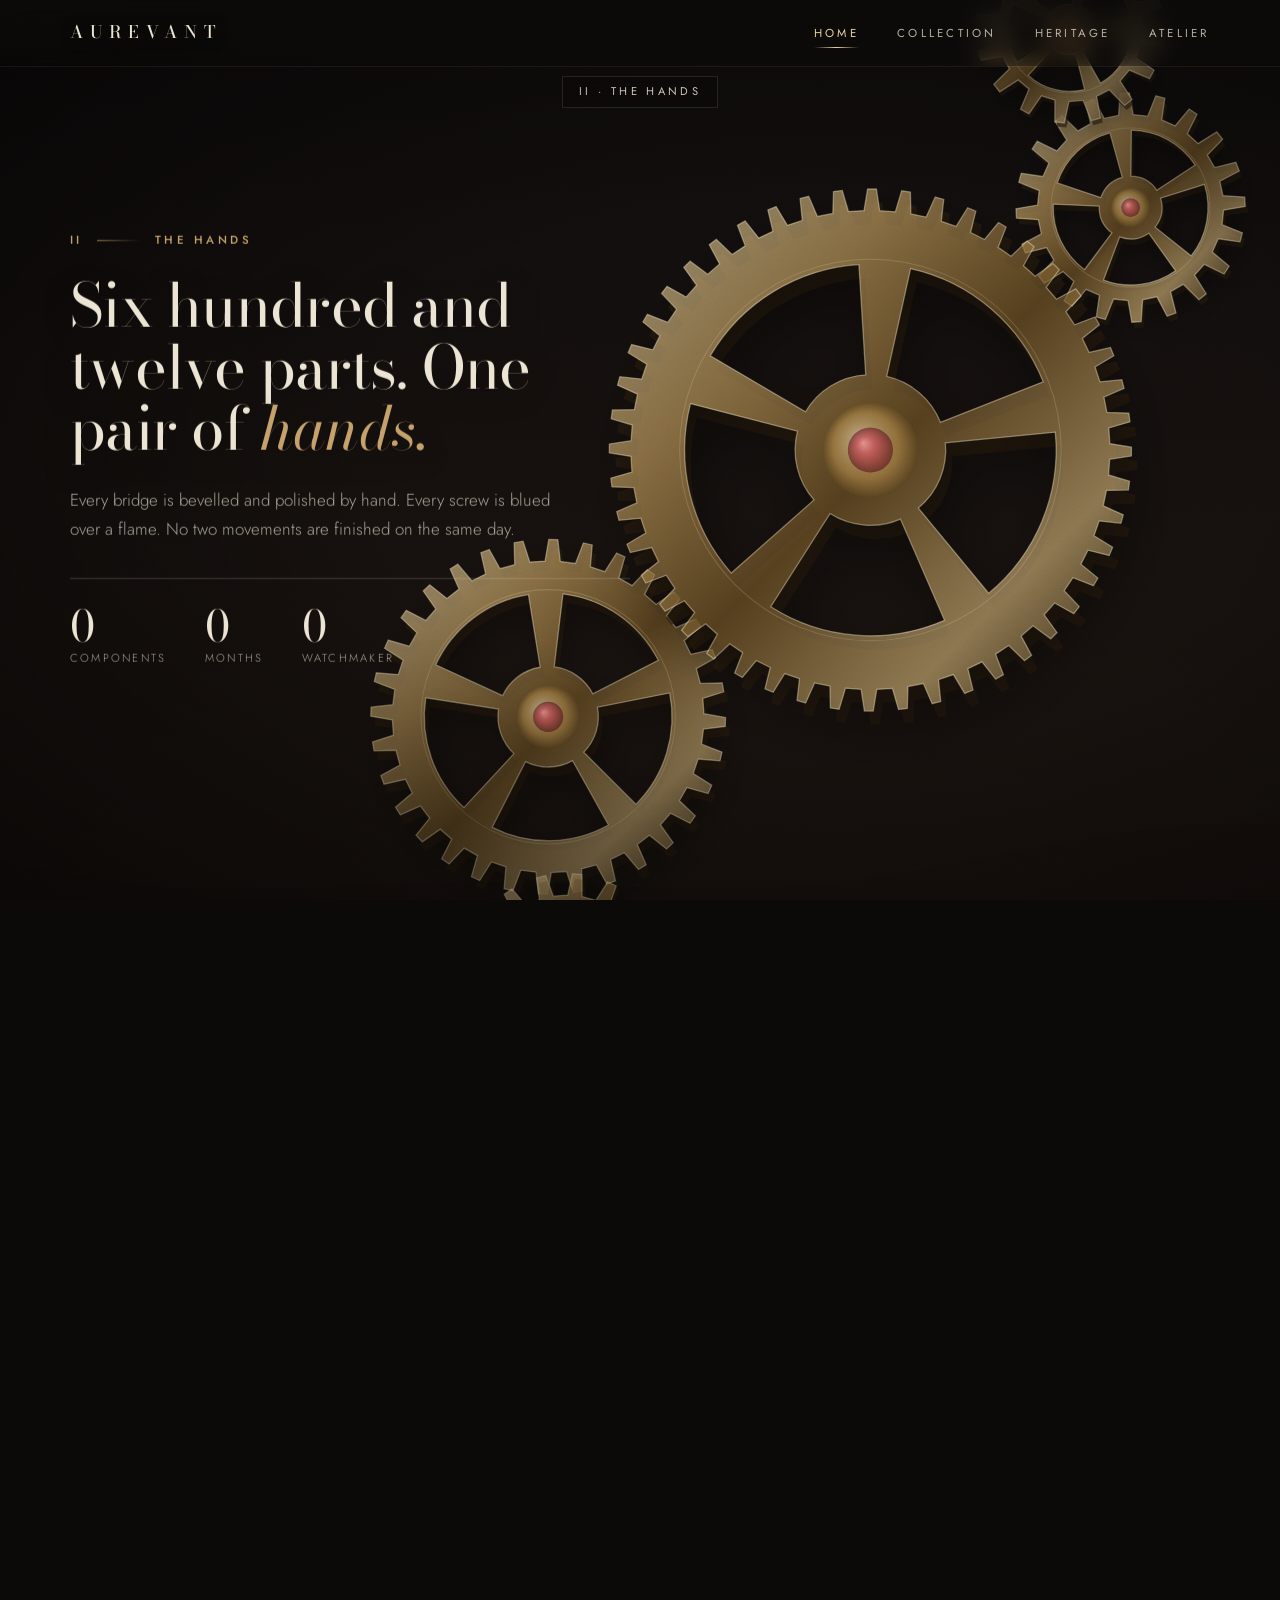
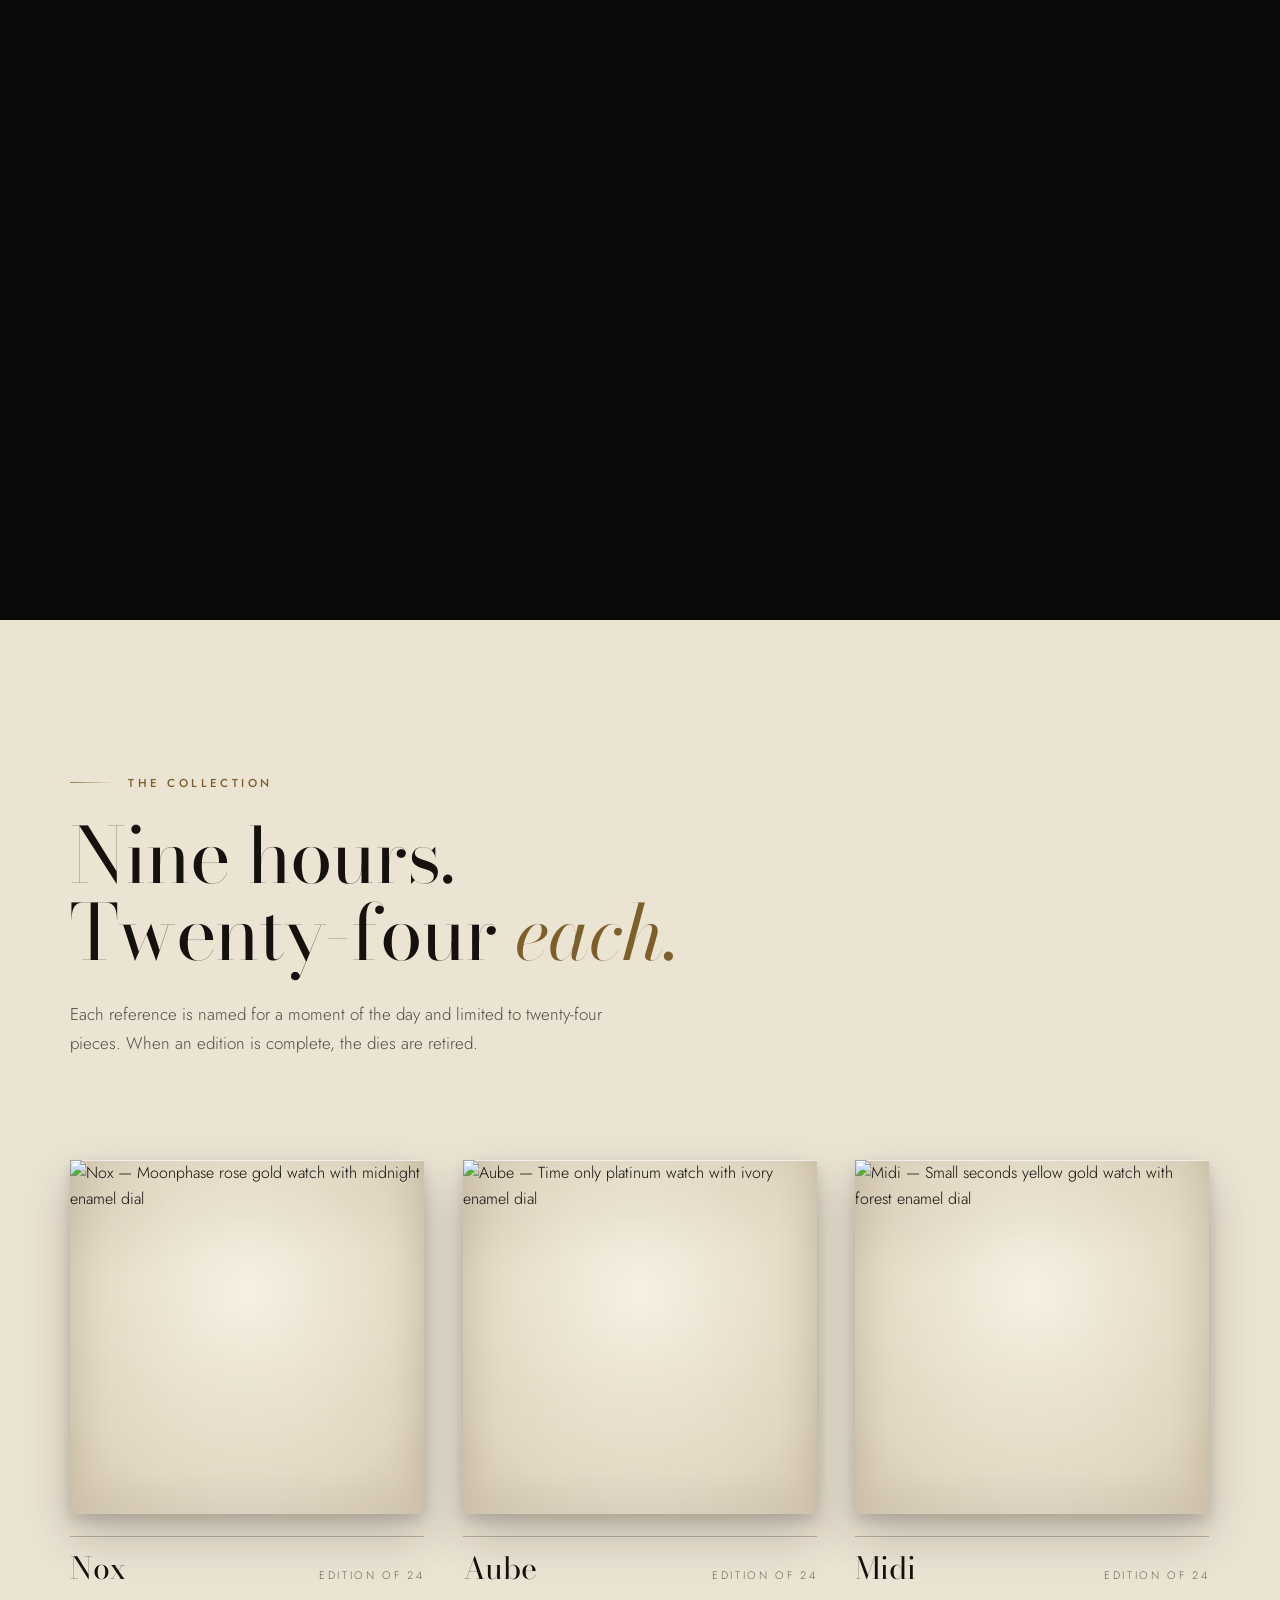
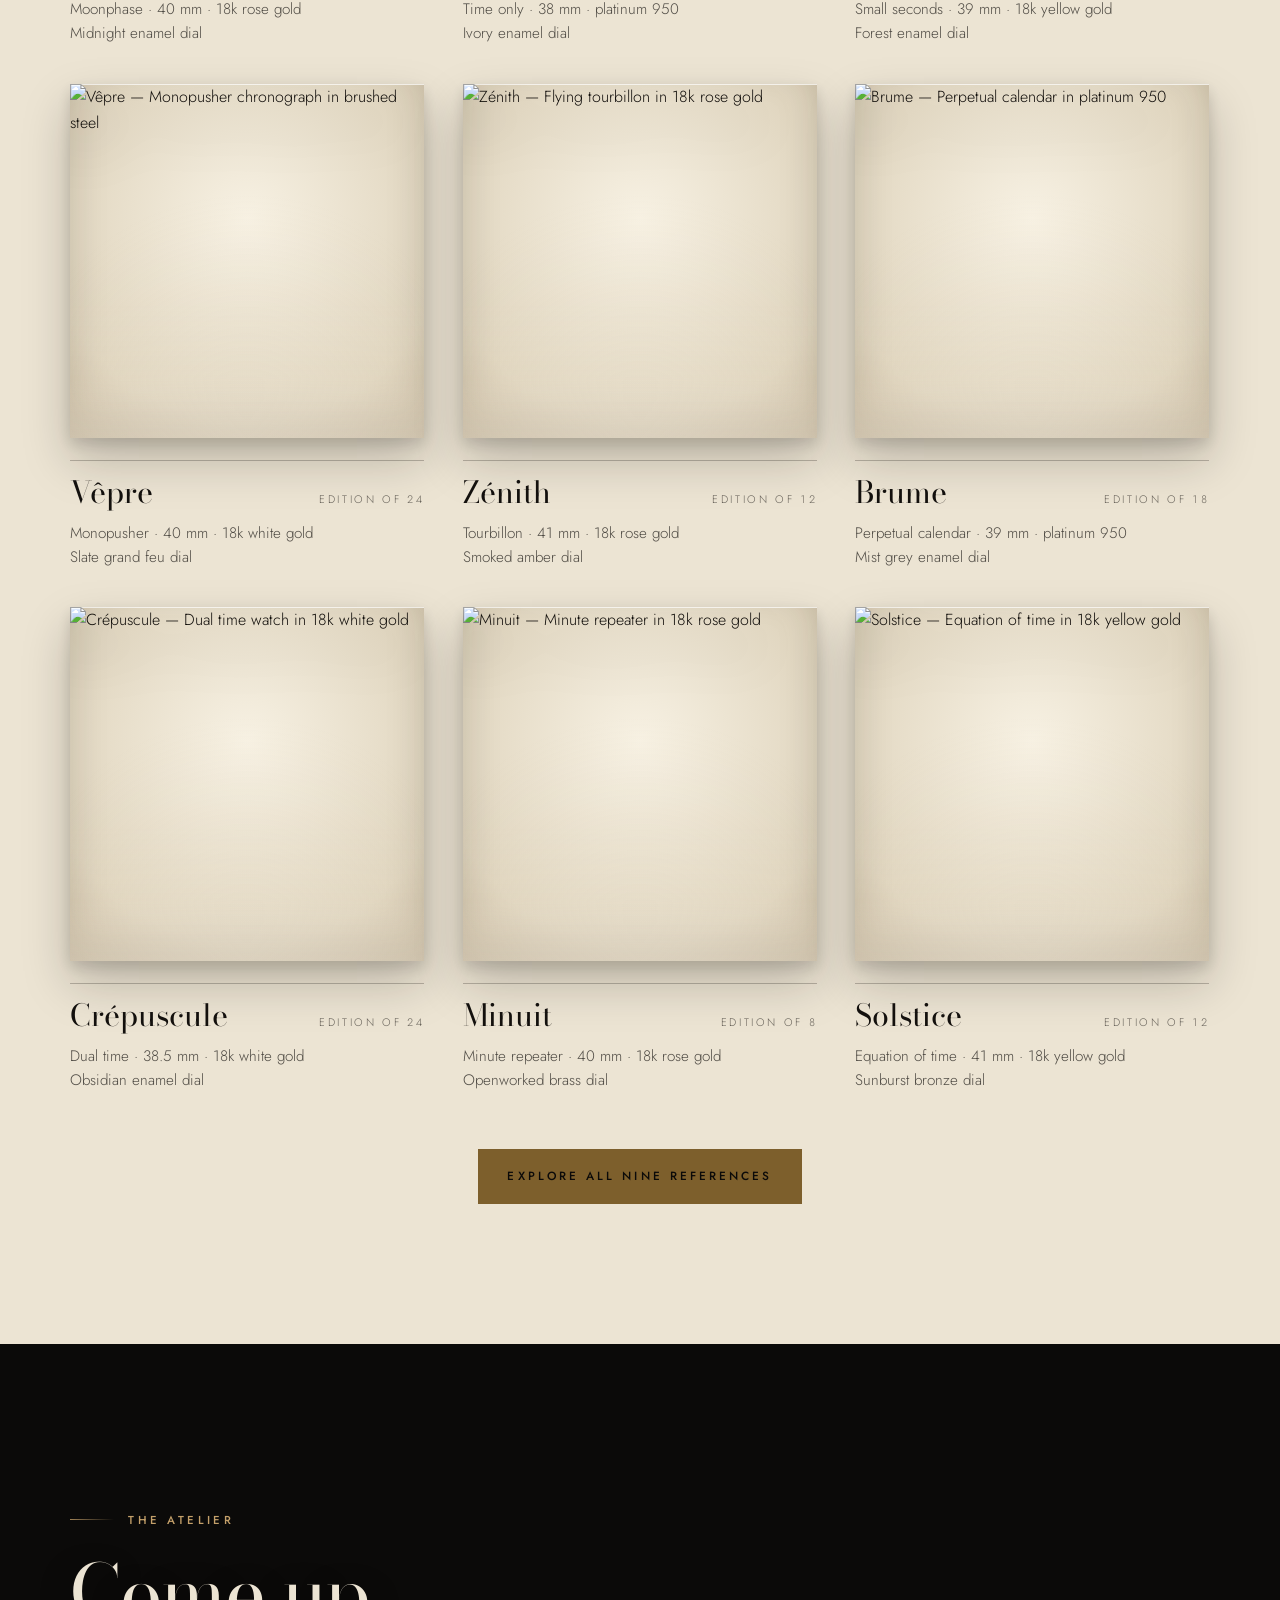
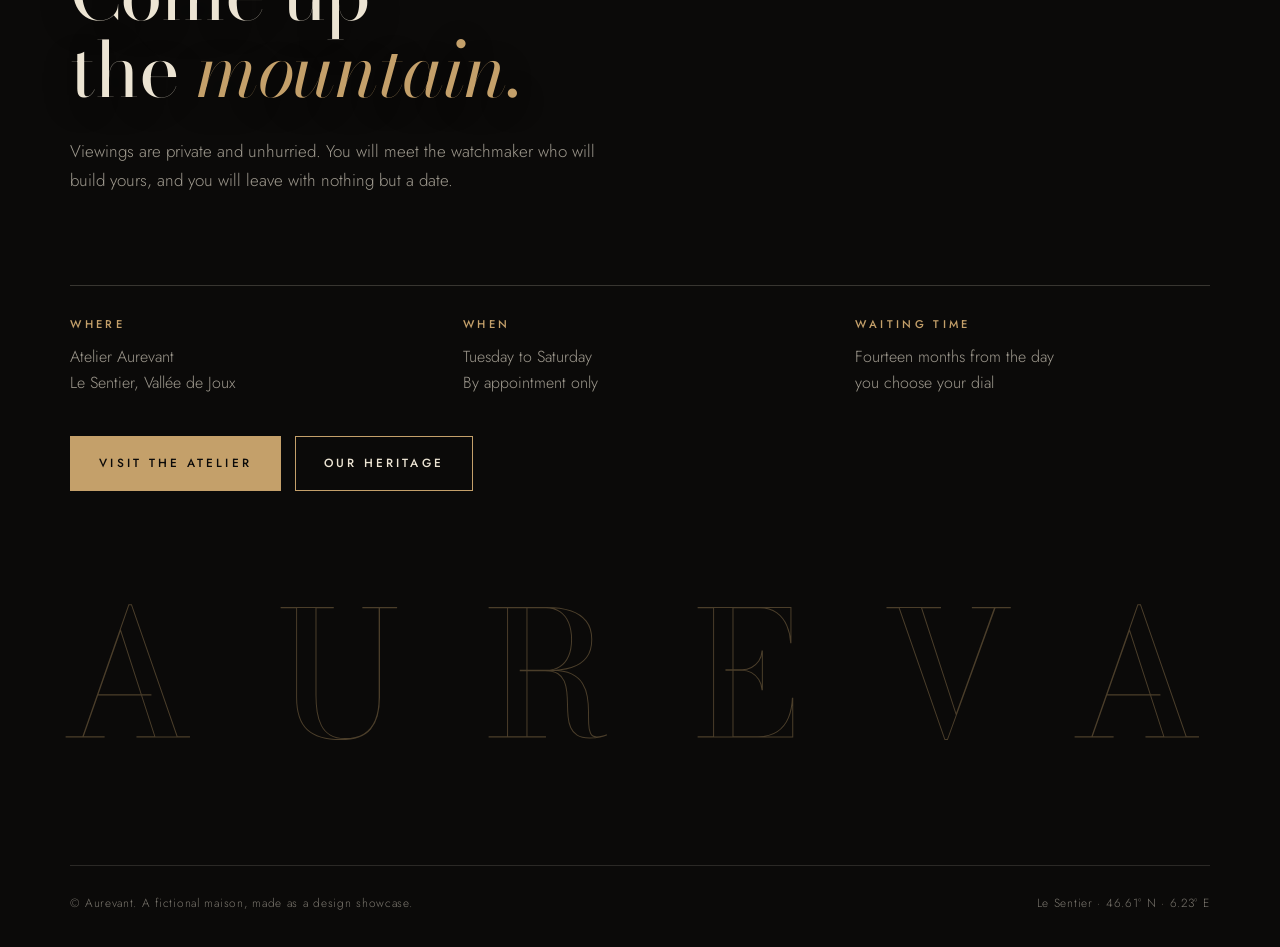
==== commit 84f9b0b8: "Mobile UI" ====
--- a/index.html
+++ b/index.html
@@ -88,7 +88,7 @@
 
 <section class="collection" id="collection">
   <div class="eyebrow"><i></i>The collection</div>
-  <h2 class="big">Three hours. Twenty-four <em>each.</em></h2>
+  <h2 class="big">Nine hours. Twenty-four <em>each.</em></h2>
   <p class="lede">Each reference is named for a moment of the day and limited to twenty-four pieces. When an edition is complete, the dies are retired.</p>
   <div class="cards">
     <article class="card watch-card-3d reveal reveal-up">
@@ -102,7 +102,7 @@
       <div class="meta"><h3>Nox</h3><small>Edition of 24</small></div>
       <p class="spec">Moonphase · 40 mm · 18k rose gold<br>Midnight enamel dial</p>
     </article>
-    <article class="card watch-card-3d reveal reveal-up" style="--reveal-delay: 0.15s">
+    <article class="card watch-card-3d reveal reveal-up" style="--reveal-delay: 0.08s">
       <div class="face">
         <div class="watch-image">
           <img src="https://images.unsplash.com/photo-1524592094714-0f0654e20314?w=600&h=600&fit=crop&crop=center" alt="Aube — Time only platinum watch with ivory enamel dial" loading="lazy">
@@ -113,7 +113,7 @@
       <div class="meta"><h3>Aube</h3><small>Edition of 24</small></div>
       <p class="spec">Time only · 38 mm · platinum 950<br>Ivory enamel dial</p>
     </article>
-    <article class="card watch-card-3d reveal reveal-up" style="--reveal-delay: 0.3s">
+    <article class="card watch-card-3d reveal reveal-up" style="--reveal-delay: 0.16s">
       <div class="face">
         <div class="watch-image">
           <img src="https://images.unsplash.com/photo-1522312346375-d1a52e2b99b3?w=600&h=600&fit=crop&crop=center" alt="Midi — Small seconds yellow gold watch with forest enamel dial" loading="lazy">
@@ -124,9 +124,75 @@
       <div class="meta"><h3>Midi</h3><small>Edition of 24</small></div>
       <p class="spec">Small seconds · 39 mm · 18k yellow gold<br>Forest enamel dial</p>
     </article>
+    <article class="card watch-card-3d reveal reveal-up">
+      <div class="face">
+        <div class="watch-image">
+          <img src="https://images.unsplash.com/photo-1523275335684-37898b6baf30?w=600&h=600&fit=crop&crop=center" alt="Vêpre — Monopusher chronograph in brushed steel" loading="lazy">
+          <div class="watch-reflection" aria-hidden="true"></div>
+          <div class="watch-glare" aria-hidden="true"></div>
+        </div>
+      </div>
+      <div class="meta"><h3>Vêpre</h3><small>Edition of 24</small></div>
+      <p class="spec">Monopusher · 40 mm · 18k white gold<br>Slate grand feu dial</p>
+    </article>
+    <article class="card watch-card-3d reveal reveal-up" style="--reveal-delay: 0.08s">
+      <div class="face">
+        <div class="watch-image">
+          <img src="https://images.unsplash.com/photo-1509048191080-d2984bad6ae5?w=600&h=600&fit=crop&crop=center" alt="Zénith — Flying tourbillon in 18k rose gold" loading="lazy">
+          <div class="watch-reflection" aria-hidden="true"></div>
+          <div class="watch-glare" aria-hidden="true"></div>
+        </div>
+      </div>
+      <div class="meta"><h3>Zénith</h3><small>Edition of 12</small></div>
+      <p class="spec">Tourbillon · 41 mm · 18k rose gold<br>Smoked amber dial</p>
+    </article>
+    <article class="card watch-card-3d reveal reveal-up" style="--reveal-delay: 0.16s">
+      <div class="face">
+        <div class="watch-image">
+          <img src="https://images.unsplash.com/photo-1539874754764-5a96559165b0?w=600&h=600&fit=crop&crop=center" alt="Brume — Perpetual calendar in platinum 950" loading="lazy">
+          <div class="watch-reflection" aria-hidden="true"></div>
+          <div class="watch-glare" aria-hidden="true"></div>
+        </div>
+      </div>
+      <div class="meta"><h3>Brume</h3><small>Edition of 18</small></div>
+      <p class="spec">Perpetual calendar · 39 mm · platinum 950<br>Mist grey enamel dial</p>
+    </article>
+    <article class="card watch-card-3d reveal reveal-up">
+      <div class="face">
+        <div class="watch-image">
+          <img src="https://images.unsplash.com/photo-1614164185128-e4ec99c436d7?w=600&h=600&fit=crop&crop=center" alt="Crépuscule — Dual time watch in 18k white gold" loading="lazy">
+          <div class="watch-reflection" aria-hidden="true"></div>
+          <div class="watch-glare" aria-hidden="true"></div>
+        </div>
+      </div>
+      <div class="meta"><h3>Crépuscule</h3><small>Edition of 24</small></div>
+      <p class="spec">Dual time · 38.5 mm · 18k white gold<br>Obsidian enamel dial</p>
+    </article>
+    <article class="card watch-card-3d reveal reveal-up" style="--reveal-delay: 0.08s">
+      <div class="face">
+        <div class="watch-image">
+          <img src="https://images.unsplash.com/photo-1547996160-81dfa63595aa?w=600&h=600&fit=crop&crop=center" alt="Minuit — Minute repeater in 18k rose gold" loading="lazy">
+          <div class="watch-reflection" aria-hidden="true"></div>
+          <div class="watch-glare" aria-hidden="true"></div>
+        </div>
+      </div>
+      <div class="meta"><h3>Minuit</h3><small>Edition of 8</small></div>
+      <p class="spec">Minute repeater · 40 mm · 18k rose gold<br>Openworked brass dial</p>
+    </article>
+    <article class="card watch-card-3d reveal reveal-up" style="--reveal-delay: 0.16s">
+      <div class="face">
+        <div class="watch-image">
+          <img src="https://images.unsplash.com/photo-1508057198894-247b23fe5ade?w=600&h=600&fit=crop&crop=center" alt="Solstice — Equation of time in 18k yellow gold" loading="lazy">
+          <div class="watch-reflection" aria-hidden="true"></div>
+          <div class="watch-glare" aria-hidden="true"></div>
+        </div>
+      </div>
+      <div class="meta"><h3>Solstice</h3><small>Edition of 12</small></div>
+      <p class="spec">Equation of time · 41 mm · 18k yellow gold<br>Sunburst bronze dial</p>
+    </article>
   </div>
   <div class="actions" style="justify-content:center; margin-top: 56px">
-    <a class="btn solid" href="collection.html">View Full Collection</a>
+    <a class="btn solid" href="collection.html">Explore All Nine References</a>
   </div>
 </section>
 
--- a/styles.css
+++ b/styles.css
@@ -19,7 +19,7 @@
 }
 
 *{box-sizing:border-box;margin:0;padding:0}
-html{background:var(--ink);scroll-behavior:smooth}
+html{background:var(--ink);scroll-behavior:smooth;overflow-x:clip}
 body{
   background:var(--ink);
   color:var(--bone);
@@ -27,8 +27,9 @@
   font-weight:300;
   line-height:1.6;
   -webkit-font-smoothing:antialiased;
-  overflow-x:hidden;
-}
+  overflow-x:clip;
+}
+body.nav-open{overflow:hidden}
 ::selection{background:var(--brass);color:var(--ink)}
 a{color:inherit}
 :focus-visible{outline:2px solid var(--brass);outline-offset:4px}
@@ -47,17 +48,19 @@
   transform-origin:0 50%;transform:scaleX(0);
 }
 
-/* Navigation */
+/* Navigation — backdrop-filter lives on ::before so position:fixed .nav-links is never clipped */
 .nav{
   position:fixed;inset:0 0 auto 0;z-index:45;
   display:flex;align-items:center;justify-content:space-between;gap:24px;
   padding:18px var(--g);
   color:var(--bone);
-  background:linear-gradient(to bottom,rgba(11,10,9,.82),rgba(11,10,9,.45) 70%,transparent);
+  border-bottom:1px solid rgba(196,160,106,.1);
+}
+.nav::before{
+  content:"";position:absolute;inset:0;z-index:-1;
+  background:linear-gradient(to bottom,rgba(11,10,9,.86),rgba(11,10,9,.52) 75%,rgba(11,10,9,.2));
   backdrop-filter:blur(12px);
   -webkit-backdrop-filter:blur(12px);
-  border-bottom:1px solid rgba(196,160,106,.1);
-  transition:background .4s,border-color .4s;
 }
 .mark{
   font-family:var(--display);font-size:1.08rem;letter-spacing:.42em;
@@ -353,6 +356,20 @@
   display:grid;grid-template-columns:1.05fr 1fr;
   gap:clamp(36px,6vw,90px);align-items:center;
 }
+.collection-feature>*,.timeline-item>*,.visit-grid>*{min-width:0}
+.collection-feature.is-hidden{display:none}
+.collection-filters{
+  display:flex;flex-wrap:wrap;gap:10px;margin-bottom:-24px;
+}
+.filter-btn{
+  font-family:var(--body);font-size:.7rem;font-weight:500;letter-spacing:.24em;
+  text-transform:uppercase;padding:11px 20px;border:1px solid rgba(196,160,106,.3);
+  background:transparent;color:var(--mute);cursor:pointer;
+  transition:background .3s,color .3s,border-color .3s;
+}
+.filter-btn:hover,.filter-btn.active{
+  background:var(--brass);color:var(--ink);border-color:var(--brass);
+}
 .collection-feature.reverse .collection-feature-image{order:2}
 .collection-feature.reverse .collection-feature-info{order:1}
 
@@ -508,7 +525,7 @@
 .location-coords{display:flex;flex-direction:column;gap:6px}
 .location-label{font-size:.68rem;letter-spacing:.28em;text-transform:uppercase;color:var(--brass)}
 .location-value{font-family:var(--display);font-size:clamp(1.3rem,2.4vw,1.9rem);color:var(--bone)}
-.atelier-footer{padding-top:clamp(30px,5vw,60px)}
+.atelier-footer{padding:clamp(30px,5vw,60px) var(--g) 0;background:var(--ink);overflow:hidden}
 
 /* =========================================================
    Scroll Reveal Animations & Metallic Shimmer
@@ -535,6 +552,7 @@
    Responsive Breakpoints
    ========================================================= */
 @media (max-width:960px){
+  .cards{grid-template-columns:repeat(2,minmax(0,1fr))}
   .collection-feature{grid-template-columns:1fr}
   .collection-feature.reverse .collection-feature-image,
   .collection-feature.reverse .collection-feature-info{order:initial}
@@ -543,36 +561,45 @@
 }
 
 @media (max-width:760px){
-  .nav{padding:15px var(--g)}
+  .nav{padding:14px var(--g)}
   .mark{font-size:.92rem;letter-spacing:.34em}
   .hamburger{display:flex}
   .nav-links{
-    position:fixed;inset:0;background:rgba(11,10,9,.97);
-    backdrop-filter:blur(18px);
-    flex-direction:column;justify-content:center;gap:28px;
-    opacity:0;pointer-events:none;transition:opacity .35s ease;z-index:47;
+    position:fixed;inset:0;width:100vw;height:100dvh;
+    background:rgba(11,10,9,.97);
+    backdrop-filter:blur(18px);-webkit-backdrop-filter:blur(18px);
+    flex-direction:column;justify-content:center;align-items:center;gap:28px;
+    opacity:0;visibility:hidden;pointer-events:none;
+    transition:opacity .35s ease,visibility .35s ease;z-index:47;
   }
-  body.nav-open .nav-links{opacity:1;pointer-events:auto}
+  body.nav-open .nav-links{opacity:1;visibility:visible;pointer-events:auto}
   .nav-link{font-size:1.15rem;letter-spacing:.34em}
-  .chap-stage{top:68px;font-size:.62rem}
-  .scrim{display:block}
-  .panels{align-items:end;padding-bottom:8svh}
-  .panel{max-width:none}
-  h1{font-size:clamp(2.5rem,12.5vw,3.8rem)}
-  h2{font-size:clamp(1.9rem,8.4vw,2.7rem)}
-  .eyebrow{margin-bottom:16px}
-  .panel p{margin-top:16px;font-size:.96rem;line-height:1.6}
-  .stats{margin-top:20px;padding-top:16px}
+  .chap-stage{top:64px;font-size:.6rem;padding:4px 12px}
+  .scrim{display:block;background:linear-gradient(to top,var(--scrim) 0%,var(--scrim) 44%,transparent 72%)}
+  .panels{align-items:end;padding-bottom:6svh}
+  .panel{max-width:none;width:100%}
+  h1{font-size:clamp(2.2rem,10.5vw,3.4rem)}
+  h2{font-size:clamp(1.75rem,7.8vw,2.5rem)}
+  .eyebrow{margin-bottom:12px;font-size:.66rem}
+  .panel p{margin-top:12px;font-size:.92rem;line-height:1.55}
+  .stats{margin-top:16px;padding-top:14px;flex-wrap:wrap;gap:14px 24px}
+  .stats b{font-size:1.7rem}
   .cue{display:none}
   .cards,.details,.gallery-grid,.visit-details,.location-card,.heritage-values-grid{grid-template-columns:1fr}
+  .spec-grid{grid-template-columns:repeat(2,minmax(0,1fr));gap:14px 16px}
+  .spec-value{font-size:.88rem}
   .gallery-item-wide{aspect-ratio:4/3}
-  .timeline-line{left:14px}
-  .timeline-item{grid-template-columns:1fr;padding-left:36px}
-  .timeline-year{text-align:left;padding:0;font-size:2.4rem}
+  .timeline-line{left:12px}
+  .timeline-item{grid-template-columns:1fr;gap:14px;padding-left:32px}
+  .timeline-year{text-align:left;padding:0;font-size:2.2rem}
+  .timeline-content{padding:20px}
   .timeline-item:nth-child(odd) .timeline-year,
   .timeline-item:nth-child(odd) .timeline-content{order:initial;padding-left:0}
-  .actions{margin-top:22px}
-  .btn{padding:15px 20px}
+  .reveal-left,.reveal-right{transform:translateY(24px)}
+  .word{font-size:clamp(1.6rem,9.2vw,4.5rem);letter-spacing:.26em;margin-top:48px}
+  .form-group input,.form-group select,.form-group textarea{font-size:1rem}
+  .actions{margin-top:18px}
+  .btn{padding:14px 18px;font-size:.7rem}
 }
 
 @media (prefers-reduced-motion:reduce){
